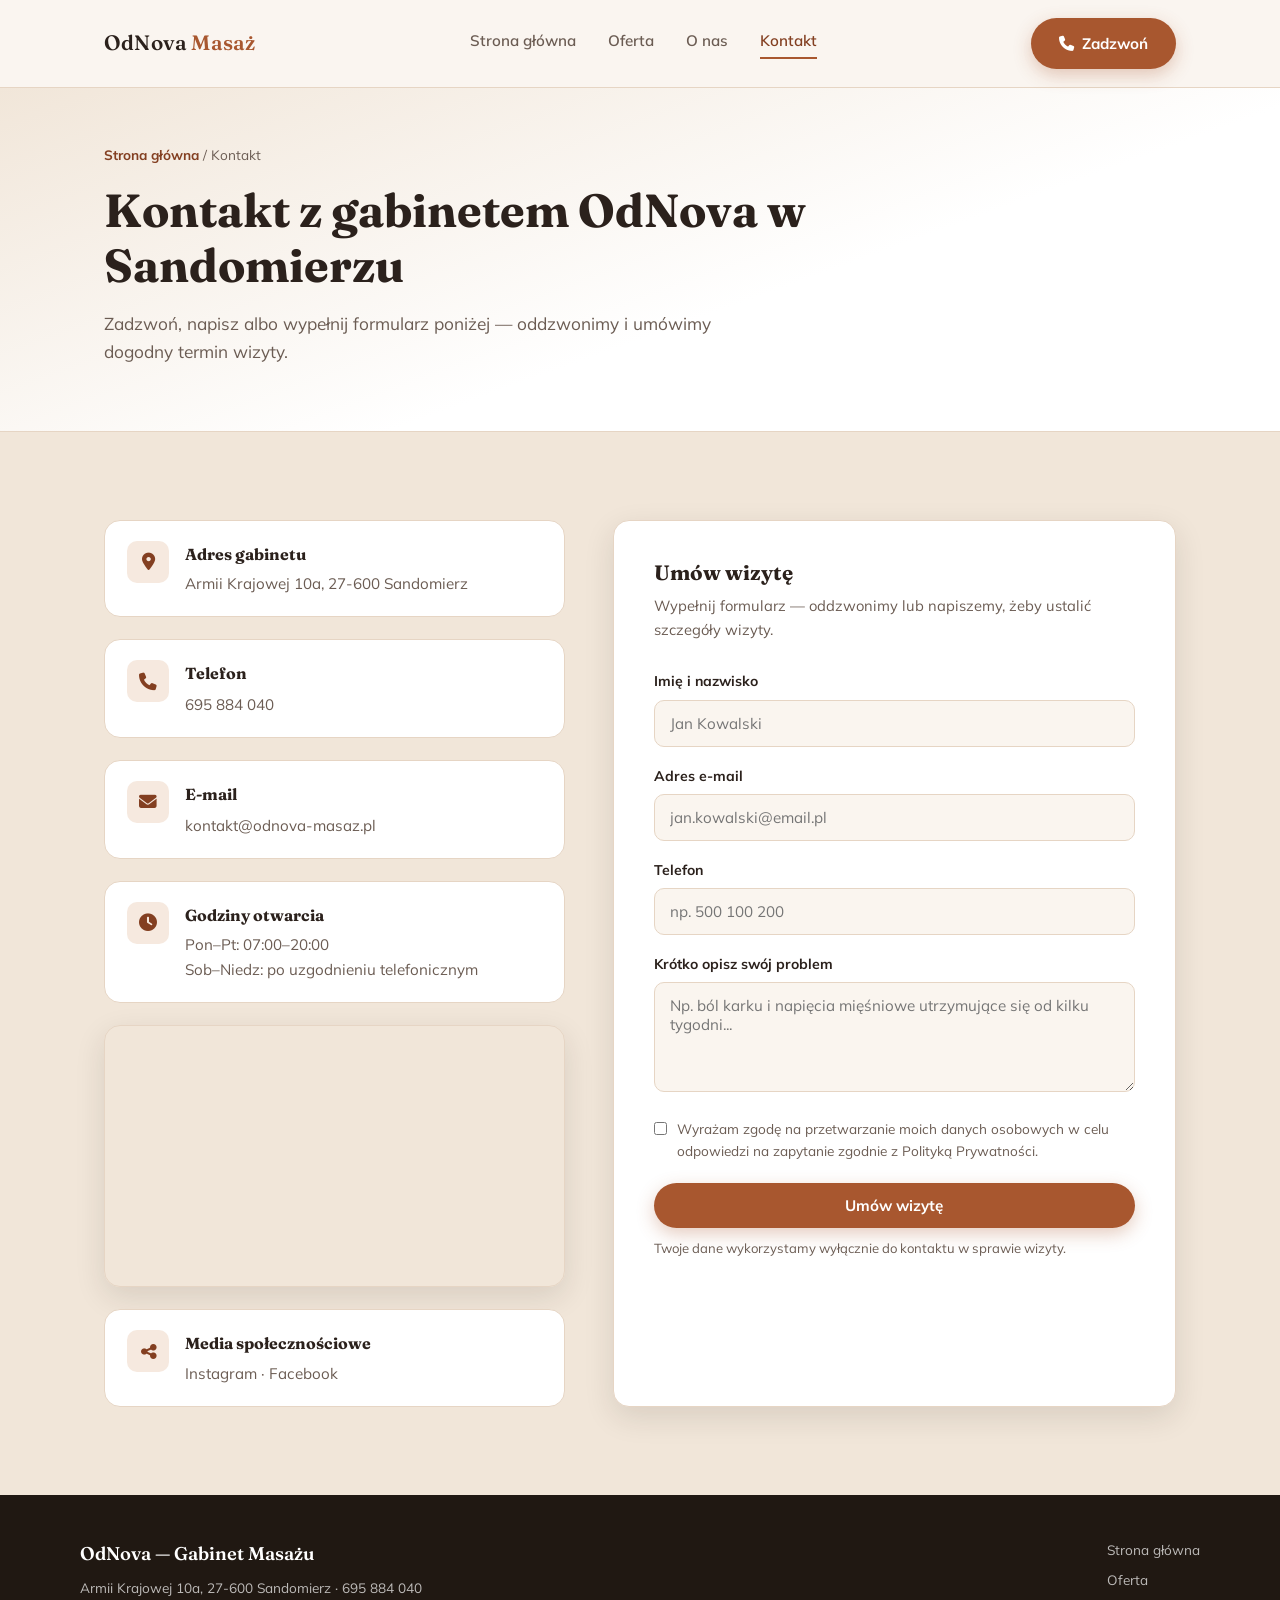
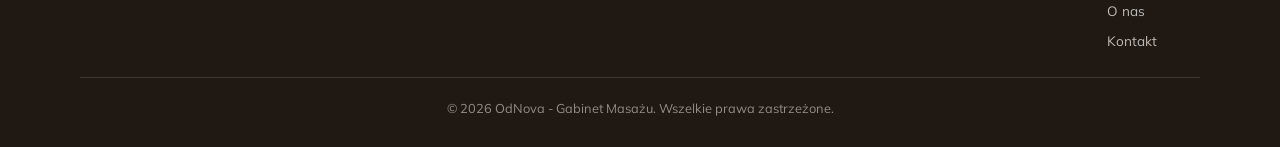
==== kontakt.html @ ad35561d "inicjacja" ====
<!DOCTYPE html>
<html lang="pl">
<head>
<meta charset="UTF-8">
<meta name="viewport" content="width=device-width, initial-scale=1.0">
<title>Kontakt masaż Sandomierz – OdNova Gabinet Masażu</title>
<meta name="description" content="Skontaktuj się z gabinetem OdNova w Sandomierzu. Adres: Armii Krajowej 10a. Telefon: 695 884 040. Umów wizytę telefonicznie lub przez formularz kontaktowy.">
<link rel="canonical" href="https://odnova-masaz.vercel.app/kontakt.html">
<link rel="preconnect" href="https://fonts.googleapis.com">
<link rel="preconnect" href="https://fonts.gstatic.com" crossorigin>
<link href="https://fonts.googleapis.com/css2?family=Fraunces:wght@500;600;700&family=Mulish:wght@400;500;600;700;800&display=swap" rel="stylesheet">
<link rel="stylesheet" href="https://cdnjs.cloudflare.com/ajax/libs/font-awesome/6.5.1/css/all.min.css">
<link rel="stylesheet" href="style.css">
<script type="application/ld+json">
{
  "@context": "https://schema.org",
  "@type": "HealthAndBeautyBusiness",
  "name": "OdNova - Gabinet Masażu",
  "legalName": "Gabinet Masażu ODNOVA Radosław Jurendt",
  "telephone": "+48695884040",
  "address": {
    "@type": "PostalAddress",
    "streetAddress": "Armii Krajowej 10a",
    "addressLocality": "Sandomierz",
    "postalCode": "27-600",
    "addressCountry": "PL"
  },
  "areaServed": "Sandomierz"
}
</script>
</head>
<body>

<header>
  <nav class="nav">
    <a href="index.html" class="logo">OdNova <span>Masaż</span></a>
    <div class="nav-links">
      <a href="index.html">Strona główna</a>
      <a href="oferta.html">Oferta</a>
      <a href="realizacje.html">O nas</a>
      <a href="kontakt.html">Kontakt</a>
    </div>
    <a href="tel:695884040" class="btn btn-primary nav-cta"><i class="fa-solid fa-phone"></i> Zadzwoń</a>
    <button class="burger" id="burgerBtn" aria-label="Otwórz menu">☰</button>
  </nav>
  <div class="mobile-menu" id="mobileMenu">
    <a href="index.html">Strona główna</a>
    <a href="oferta.html">Oferta</a>
    <a href="realizacje.html">O nas</a>
    <a href="kontakt.html">Kontakt</a>
    <a href="tel:695884040" style="border:none; color: var(--terracotta-dark); font-weight:700;">Zadzwoń: 695 884 040</a>
  </div>
</header>

<section class="page-hero">
  <div class="container">
    <div class="breadcrumb"><a href="index.html">Strona główna</a> / Kontakt</div>
    <h1>Kontakt z gabinetem OdNova w Sandomierzu</h1>
    <p class="lead">Zadzwoń, napisz albo wypełnij formularz poniżej — oddzwonimy i umówimy dogodny termin wizyty.</p>
  </div>
</section>

<section class="contact">
  <div class="container">
    <div class="contact-grid">
      <div class="contact-info">
        <div class="contact-item">
          <div class="ico"><i class="fa-solid fa-location-dot"></i></div>
          <div>
            <h4>Adres gabinetu</h4>
            <p>Armii Krajowej 10a, 27-600 Sandomierz</p>
          </div>
        </div>
        <div class="contact-item">
          <div class="ico"><i class="fa-solid fa-phone"></i></div>
          <div>
            <h4>Telefon</h4>
            <a href="tel:695884040">695 884 040</a>
          </div>
        </div>
        <div class="contact-item">
          <div class="ico"><i class="fa-solid fa-envelope"></i></div>
          <div>
            <h4>E-mail</h4>
            <!-- EDIT: brak adresu e-mail w danych źródłowych — podmień na rzeczywisty adres gabinetu -->
            <a href="mailto:kontakt@odnova-masaz.pl">kontakt@odnova-masaz.pl</a>
          </div>
        </div>
        <div class="contact-item">
          <div class="ico"><i class="fa-solid fa-clock"></i></div>
          <div>
            <h4>Godziny otwarcia</h4>
            <!-- EDIT: Booksy pokazywał pełne godziny tylko dla "dzisiaj" (07:00–20:00) — potwierdź z klientem harmonogram dla pozostałych dni tygodnia -->
            <p>Pon–Pt: 07:00–20:00<br>Sob–Niedz: po uzgodnieniu telefonicznym</p>
          </div>
        </div>
        <div class="map-embed">
          <!-- EDIT: podmień na docelowy embed z Google Business gabinetu, jeśli klient go posiada -->
          <iframe
            src="https://www.google.com/maps?q=Armii+Krajowej+10a%2C+27-600+Sandomierz&output=embed"
            loading="lazy"
            referrerpolicy="no-referrer-when-downgrade"
            title="Mapa dojazdu do gabinetu OdNova — Armii Krajowej 10a, Sandomierz">
          </iframe>
        </div>
        <div class="contact-item">
          <div class="ico"><i class="fa-solid fa-share-nodes"></i></div>
          <div>
            <h4>Media społecznościowe</h4>
            <!-- EDIT: podmień na rzeczywiste linki do Instagrama i Facebooka gabinetu -->
            <p><a href="#">Instagram</a> · <a href="#">Facebook</a></p>
          </div>
        </div>
      </div>

      <div class="form-card">
        <h3>Umów wizytę</h3>
        <p class="sub">Wypełnij formularz — oddzwonimy lub napiszemy, żeby ustalić szczegóły wizyty.</p>
        <div class="form-success" id="formSuccess">Dziękujemy! Wiadomość została wysłana — odezwiemy się najszybciej, jak to możliwe.</div>
        <!-- EDIT: podmień PLACEHOLDER na rzeczywisty identyfikator formularza Formspree -->
        <form id="contactForm" action="https://formspree.io/f/PLACEHOLDER" method="POST">
          <div class="field">
            <label for="name">Imię i nazwisko</label>
            <input type="text" id="name" name="name" placeholder="Jan Kowalski" required>
          </div>
          <div class="field">
            <label for="email">Adres e-mail</label>
            <input type="email" id="email" name="email" placeholder="jan.kowalski@email.pl" required>
          </div>
          <div class="field">
            <label for="phone">Telefon</label>
            <input type="tel" id="phone" name="phone" placeholder="np. 500 100 200" required>
          </div>
          <div class="field">
            <label for="message">Krótko opisz swój problem</label>
            <textarea id="message" name="message" placeholder="Np. ból karku i napięcia mięśniowe utrzymujące się od kilku tygodni..."></textarea>
          </div>
          <div class="field-checkbox">
            <input type="checkbox" id="rodo" name="rodo" required>
            <label for="rodo">Wyrażam zgodę na przetwarzanie moich danych osobowych w celu odpowiedzi na zapytanie zgodnie z Polityką Prywatności.</label>
          </div>
          <button type="submit" class="btn btn-primary" style="width:100%; justify-content:center;">Umów wizytę</button>
          <p class="form-note">Twoje dane wykorzystamy wyłącznie do kontaktu w sprawie wizyty.</p>
        </form>
      </div>
    </div>
  </div>
</section>

<footer>
  <div class="footer-inner">
    <div>
      <div class="footer-logo">OdNova — Gabinet Masażu</div>
      <p>Armii Krajowej 10a, 27-600 Sandomierz · 695 884 040</p>
    </div>
    <ul class="footer-links">
      <a href="index.html">Strona główna</a>
      <a href="oferta.html">Oferta</a>
      <a href="realizacje.html">O nas</a>
      <a href="kontakt.html">Kontakt</a>
    </ul>
  </div>
  <div class="footer-bottom">
    © <span id="year"></span> OdNova - Gabinet Masażu. Wszelkie prawa zastrzeżone.
  </div>
</footer>

<script src="main.js"></script>
</body>
</html>
---- style.css ----
:root {
  --ink: #2b211c;
  --ink-soft: #6b5c53;
  --terracotta: #a8572f;
  --terracotta-dark: #833f21;
  --terracotta-light: #f6e9df;
  --cream: #faf5ef;
  --sand: #f1e6d9;
  --gold: #c99a4a;
  --white: #ffffff;
  --border: #e6d5c4;
  --radius: 16px;
  --shadow: 0 10px 30px rgba(43, 33, 28, 0.12);
}

* { box-sizing: border-box; margin: 0; padding: 0; }

html { scroll-behavior: smooth; }

body {
  font-family: 'Mulish', sans-serif;
  color: var(--ink);
  background: var(--white);
  line-height: 1.65;
  font-weight: 400;
  -webkit-font-smoothing: antialiased;
}

h1, h2, h3, .logo {
  font-family: 'Fraunces', serif;
  color: var(--ink);
  line-height: 1.2;
}

a { text-decoration: none; color: inherit; }
img { max-width: 100%; display: block; }
ul { list-style: none; }

.container {
  max-width: 1120px;
  margin: 0 auto;
  padding: 0 24px;
}

section { padding: 88px 0; }

.section-label {
  text-transform: uppercase;
  letter-spacing: 0.14em;
  font-size: 0.78rem;
  font-weight: 700;
  color: var(--terracotta-dark);
  margin-bottom: 14px;
  display: block;
}

.section-title {
  font-size: clamp(1.8rem, 3vw, 2.5rem);
  margin-bottom: 20px;
  max-width: 720px;
}

.section-sub {
  color: var(--ink-soft);
  font-size: 1.05rem;
  max-width: 640px;
  margin-bottom: 48px;
}

/* HEADER / NAV */
header {
  position: sticky;
  top: 0;
  z-index: 100;
  background: rgba(250, 245, 239, 0.92);
  backdrop-filter: blur(8px);
  border-bottom: 1px solid var(--border);
}

.nav {
  display: flex;
  align-items: center;
  justify-content: space-between;
  padding: 18px 24px;
  max-width: 1120px;
  margin: 0 auto;
}

.logo {
  font-size: 1.3rem;
  font-weight: 600;
  letter-spacing: 0.01em;
}
.logo span { color: var(--terracotta); }

.nav-links {
  display: none;
  gap: 32px;
  align-items: center;
  font-size: 0.95rem;
  font-weight: 600;
}
@media (min-width: 900px) {
  .nav-links { display: flex; }
}

.nav-links a {
  color: var(--ink-soft);
  transition: color 0.25s ease;
  padding-bottom: 4px;
  border-bottom: 2px solid transparent;
}
.nav-links a:hover, .nav-links a[aria-current="page"] {
  color: var(--terracotta-dark);
  border-bottom-color: var(--terracotta);
}

.btn {
  display: inline-flex;
  align-items: center;
  gap: 8px;
  padding: 13px 28px;
  border-radius: 50px;
  font-weight: 700;
  font-size: 0.95rem;
  transition: all 0.25s ease;
  cursor: pointer;
  border: none;
  font-family: inherit;
}

.btn-primary {
  background: var(--terracotta);
  color: var(--white);
  box-shadow: 0 6px 18px rgba(168, 87, 47, 0.3);
}
.btn-primary:hover {
  background: var(--terracotta-dark);
  transform: translateY(-2px);
  box-shadow: 0 10px 24px rgba(168, 87, 47, 0.35);
}

.btn-outline {
  background: transparent;
  border: 1.5px solid var(--terracotta);
  color: var(--terracotta-dark);
}
.btn-outline:hover {
  background: var(--terracotta);
  color: var(--white);
}

.nav-cta { display: none; }
@media (min-width: 900px) { .nav-cta { display: inline-flex; } }

.burger {
  display: block;
  background: none;
  border: none;
  font-size: 1.5rem;
  color: var(--terracotta-dark);
  cursor: pointer;
}
@media (min-width: 900px) { .burger { display: none; } }

.mobile-menu {
  display: none;
  flex-direction: column;
  gap: 4px;
  padding: 12px 24px 22px;
  border-top: 1px solid var(--border);
  background: var(--cream);
}
.mobile-menu.open { display: flex; }
.mobile-menu a {
  padding: 12px 0;
  font-weight: 600;
  color: var(--ink-soft);
  border-bottom: 1px solid var(--border);
}
.mobile-menu a[aria-current="page"] { color: var(--terracotta-dark); }
@media (min-width: 900px) { .mobile-menu { display: none !important; } }

/* HERO (strona główna) */
.hero {
  background: linear-gradient(160deg, var(--sand) 0%, var(--white) 60%);
  padding: 72px 0 96px;
  position: relative;
  overflow: hidden;
}

.hero-grid {
  display: grid;
  grid-template-columns: 1fr;
  gap: 48px;
  align-items: center;
}
@media (min-width: 900px) {
  .hero-grid { grid-template-columns: 1.1fr 0.9fr; }
}

.hero-badge {
  display: inline-flex;
  align-items: center;
  gap: 8px;
  background: var(--terracotta-light);
  color: var(--terracotta-dark);
  font-size: 0.85rem;
  font-weight: 700;
  padding: 8px 16px;
  border-radius: 50px;
  margin-bottom: 24px;
}

.hero h1 {
  font-size: clamp(2.2rem, 5vw, 3.4rem);
  margin-bottom: 22px;
  letter-spacing: -0.01em;
}

.hero p.lead {
  font-size: 1.15rem;
  color: var(--ink-soft);
  max-width: 520px;
  margin-bottom: 34px;
}

.hero-actions {
  display: flex;
  flex-wrap: wrap;
  gap: 14px;
  margin-bottom: 36px;
}

.hero-trust {
  display: flex;
  flex-wrap: wrap;
  gap: 28px;
  align-items: center;
  font-size: 0.92rem;
  color: var(--ink-soft);
}
.hero-trust strong { color: var(--terracotta-dark); }
.hero-trust i { color: var(--terracotta); margin-right: 4px; }

.stars { color: var(--gold); letter-spacing: 2px; }

.hero-visual {
  background: var(--ink);
  border-radius: 24px;
  aspect-ratio: 4 / 5;
  position: relative;
  overflow: hidden;
  box-shadow: var(--shadow);
  display: flex;
  align-items: flex-end;
  padding: 32px;
}
.hero-visual-img {
  position: absolute;
  inset: 0;
  width: 100%;
  height: 100%;
  object-fit: cover;
  max-width: none;
}
.hero-visual-overlay {
  position: absolute;
  inset: 0;
  background:
    linear-gradient(0deg, rgba(43,33,28,0.78) 0%, rgba(43,33,28,0.15) 55%, rgba(43,33,28,0.05) 100%),
    radial-gradient(circle at 80% 15%, rgba(201,154,74,0.35), transparent 50%);
}
.hero-visual-text {
  position: relative;
  color: var(--white);
}
.hero-visual-text .big {
  font-family: 'Fraunces', serif;
  font-size: 2.6rem;
  font-weight: 700;
  display: block;
}
.hero-visual-text .label {
  font-size: 0.85rem;
  letter-spacing: 0.08em;
  text-transform: uppercase;
  color: rgba(255,255,255,0.78);
}

/* PAGE HERO (podstrony) */
.page-hero {
  background: linear-gradient(160deg, var(--sand) 0%, var(--white) 60%);
  padding: 56px 0 64px;
  border-bottom: 1px solid var(--border);
}
.breadcrumb {
  font-size: 0.85rem;
  color: var(--ink-soft);
  margin-bottom: 16px;
}
.breadcrumb a {
  color: var(--terracotta-dark);
  font-weight: 700;
}
.breadcrumb a:hover { text-decoration: underline; }
.page-hero h1 {
  font-size: clamp(2rem, 4.2vw, 2.9rem);
  max-width: 760px;
  margin-bottom: 16px;
}
.page-hero p.lead {
  color: var(--ink-soft);
  font-size: 1.08rem;
  max-width: 620px;
}

/* O FIRMIE / ZALETY */
.about { background: var(--white); }

.perks-grid {
  display: grid;
  grid-template-columns: 1fr;
  gap: 24px;
  margin-top: 8px;
}
@media (min-width: 700px) {
  .perks-grid { grid-template-columns: repeat(3, 1fr); }
}
.perk-item {
  background: var(--cream);
  border: 1px solid var(--border);
  border-radius: var(--radius);
  padding: 28px 26px;
}
.perk-icon {
  width: 52px;
  height: 52px;
  border-radius: 12px;
  background: var(--terracotta-light);
  color: var(--terracotta-dark);
  display: flex;
  align-items: center;
  justify-content: center;
  font-size: 1.3rem;
  margin-bottom: 18px;
}
.perk-item h3 { font-size: 1.1rem; margin-bottom: 10px; }
.perk-item p { color: var(--ink-soft); font-size: 0.95rem; }

/* USŁUGI / KARTY */
.services {
  background: var(--cream);
  border-top: 1px solid var(--border);
  border-bottom: 1px solid var(--border);
}

.cards {
  display: grid;
  grid-template-columns: 1fr;
  gap: 24px;
}
@media (min-width: 700px) {
  .cards { grid-template-columns: repeat(3, 1fr); }
}
.cards.cards-4 { grid-template-columns: 1fr; }
@media (min-width: 640px) {
  .cards.cards-4 { grid-template-columns: repeat(2, 1fr); }
}

.card {
  background: var(--white);
  border-radius: var(--radius);
  padding: 32px 28px;
  border: 1px solid var(--border);
  box-shadow: var(--shadow);
  transition: transform 0.25s ease, box-shadow 0.25s ease;
}
.card:hover {
  transform: translateY(-6px);
  box-shadow: 0 16px 36px rgba(43,33,28,0.14);
}

.card-icon {
  width: 52px;
  height: 52px;
  border-radius: 12px;
  background: var(--terracotta-light);
  color: var(--terracotta-dark);
  display: flex;
  align-items: center;
  justify-content: center;
  font-size: 1.4rem;
  margin-bottom: 20px;
}

.card h3 { font-size: 1.2rem; margin-bottom: 12px; }
.card p { color: var(--ink-soft); font-size: 0.96rem; }
.card .price {
  display: inline-block;
  margin-top: 14px;
  font-weight: 700;
  color: var(--terracotta-dark);
  font-family: 'Fraunces', serif;
  font-size: 1.05rem;
}

.teaser-link {
  display: inline-flex;
  align-items: center;
  gap: 6px;
  margin-top: 44px;
  font-weight: 700;
  color: var(--terracotta-dark);
}
.teaser-link:hover { text-decoration: underline; }

/* CENNIK */
.pricing-table {
  width: 100%;
  border-collapse: collapse;
  background: var(--white);
  border: 1px solid var(--border);
  border-radius: var(--radius);
  overflow: hidden;
}
.pricing-table th, .pricing-table td {
  padding: 18px 22px;
  text-align: left;
  border-bottom: 1px solid var(--border);
}
.pricing-table th {
  background: var(--terracotta);
  color: var(--white);
  font-family: 'Fraunces', serif;
  font-weight: 600;
}
.pricing-table td:last-child, .pricing-table th:last-child {
  text-align: right;
  font-weight: 700;
  color: var(--terracotta-dark);
  white-space: nowrap;
}
.pricing-table tr:last-child td { border-bottom: none; }
.pricing-note {
  margin-top: 18px;
  font-size: 0.88rem;
  color: var(--ink-soft);
}

/* FAQ ACCORDION */
.faq { background: var(--white); }
.faq-item {
  border: 1px solid var(--border);
  border-radius: 12px;
  margin-bottom: 14px;
  overflow: hidden;
}
.faq-question {
  width: 100%;
  background: var(--cream);
  border: none;
  padding: 20px 24px;
  font-family: 'Mulish', sans-serif;
  font-weight: 700;
  font-size: 1rem;
  color: var(--ink);
  text-align: left;
  display: flex;
  justify-content: space-between;
  align-items: center;
  cursor: pointer;
  gap: 16px;
}
.faq-question i { color: var(--terracotta); transition: transform 0.25s ease; flex-shrink: 0; }
.faq-item.open .faq-question i { transform: rotate(180deg); }
.faq-answer {
  max-height: 0;
  overflow: hidden;
  transition: max-height 0.3s ease;
  background: var(--white);
}
.faq-answer p {
  padding: 20px 24px;
  color: var(--ink-soft);
  font-size: 0.96rem;
}

/* OPINIE */
.reviews { background: var(--cream); }

.rating-banner {
  display: flex;
  flex-wrap: wrap;
  gap: 24px;
  align-items: center;
  justify-content: center;
  background: var(--ink);
  color: var(--white);
  border-radius: var(--radius);
  padding: 28px 32px;
  margin-bottom: 48px;
  text-align: center;
}
.rating-banner .num {
  font-family: 'Fraunces', serif;
  font-size: 2.4rem;
  font-weight: 700;
}
.rating-banner .stars { color: var(--gold); }
.rating-banner .sub { font-size: 0.9rem; color: rgba(255,255,255,0.8); }

.review-grid {
  display: grid;
  grid-template-columns: 1fr;
  gap: 22px;
}
@media (min-width: 780px) {
  .review-grid { grid-template-columns: repeat(3, 1fr); }
}
.review {
  background: var(--white);
  border: 1px solid var(--border);
  border-radius: var(--radius);
  padding: 28px;
}
.review .stars { display: block; margin-bottom: 14px; }
.review p { color: var(--ink); font-size: 0.98rem; margin-bottom: 18px; }
.review .author { font-weight: 700; font-size: 0.9rem; color: var(--terracotta-dark); }
.review .when { font-size: 0.82rem; color: var(--ink-soft); }

/* CTA STRIP */
.cta-strip {
  background: var(--ink);
  color: var(--white);
  text-align: center;
  padding: 64px 24px;
}
.cta-strip h2 { color: var(--white); font-size: clamp(1.6rem, 3.4vw, 2.2rem); margin-bottom: 16px; }
.cta-strip p { color: rgba(255,255,255,0.82); max-width: 520px; margin: 0 auto 30px; }
.cta-strip .btn-primary { background: var(--terracotta); box-shadow: none; }
.cta-strip .btn-primary:hover { background: var(--terracotta-dark); transform: translateY(-2px); }

/* HISTORIA / TIMELINE */
.timeline {
  margin-top: 8px;
  display: grid;
  gap: 28px;
}
.timeline-item {
  display: grid;
  grid-template-columns: 90px 1fr;
  gap: 24px;
  align-items: start;
}
.timeline-item .year {
  font-family: 'Fraunces', serif;
  font-weight: 700;
  font-size: 1.2rem;
  color: var(--terracotta-dark);
}
.timeline-item p { color: var(--ink-soft); }

/* GALERIA */
.gallery-grid {
  display: grid;
  grid-template-columns: 1fr;
  gap: 20px;
}
@media (min-width: 600px) { .gallery-grid { grid-template-columns: repeat(2, 1fr); } }
@media (min-width: 900px) { .gallery-grid { grid-template-columns: repeat(3, 1fr); } }
.gallery-placeholder {
  aspect-ratio: 4/3;
  background: linear-gradient(135deg, var(--sand), var(--border));
  border-radius: var(--radius);
  display: flex;
  align-items: center;
  justify-content: center;
  color: var(--ink-soft);
  font-weight: 600;
  font-size: 0.95rem;
  border: 1px dashed var(--terracotta);
}

/* LICZBY / STATYSTYKI */
.stats-grid {
  display: grid;
  grid-template-columns: repeat(2, 1fr);
  gap: 24px;
  text-align: center;
}
@media (min-width: 700px) { .stats-grid { grid-template-columns: repeat(4, 1fr); } }
.stat-item .num {
  font-family: 'Fraunces', serif;
  font-size: 2.4rem;
  font-weight: 700;
  color: var(--terracotta-dark);
  display: block;
}
.stat-item .label {
  font-size: 0.9rem;
  color: var(--ink-soft);
  margin-top: 6px;
}

/* ZESPÓŁ */
.team-grid {
  display: grid;
  grid-template-columns: 1fr;
  gap: 24px;
}
@media (min-width: 640px) { .team-grid { grid-template-columns: repeat(2, 1fr); } }
.team-card {
  background: var(--cream);
  border: 1px solid var(--border);
  border-radius: var(--radius);
  padding: 28px;
  text-align: center;
}
.team-photo {
  width: 120px;
  height: 120px;
  border-radius: 50%;
  background: linear-gradient(135deg, var(--sand), var(--border));
  margin: 0 auto 18px;
  display: flex;
  align-items: center;
  justify-content: center;
  color: var(--terracotta-dark);
  font-size: 2rem;
  border: 1px dashed var(--terracotta);
}
.team-card h3 { margin-bottom: 4px; }
.team-card .role { color: var(--terracotta-dark); font-weight: 700; font-size: 0.9rem; margin-bottom: 10px; }
.team-card p.bio { color: var(--ink-soft); font-size: 0.92rem; }

/* KONTAKT */
.contact { background: var(--sand); }

.contact-grid {
  display: grid;
  grid-template-columns: 1fr;
  gap: 48px;
}
@media (min-width: 900px) {
  .contact-grid { grid-template-columns: 0.9fr 1.1fr; }
}

.contact-info { display: flex; flex-direction: column; gap: 22px; }
.contact-item {
  display: flex;
  gap: 16px;
  align-items: flex-start;
  background: var(--white);
  border: 1px solid var(--border);
  border-radius: var(--radius);
  padding: 20px 22px;
}
.contact-item .ico {
  width: 42px;
  height: 42px;
  border-radius: 10px;
  background: var(--terracotta-light);
  color: var(--terracotta-dark);
  display: flex;
  align-items: center;
  justify-content: center;
  flex-shrink: 0;
  font-size: 1.1rem;
}
.contact-item h4 { font-family: 'Fraunces', serif; color: var(--ink); font-size: 1rem; margin-bottom: 4px; }
.contact-item p, .contact-item a { color: var(--ink-soft); font-size: 0.95rem; }
.contact-item a:hover { color: var(--terracotta-dark); }

.map-embed {
  border-radius: var(--radius);
  overflow: hidden;
  border: 1px solid var(--border);
  box-shadow: var(--shadow);
}
.map-embed iframe { width: 100%; height: 260px; border: 0; display: block; }

.form-card {
  background: var(--white);
  border-radius: var(--radius);
  padding: 40px;
  border: 1px solid var(--border);
  box-shadow: var(--shadow);
}
.form-card h3 { font-size: 1.3rem; margin-bottom: 8px; }
.form-card .sub { color: var(--ink-soft); font-size: 0.92rem; margin-bottom: 28px; }

.field { margin-bottom: 18px; }
.field label { display: block; font-size: 0.88rem; font-weight: 700; color: var(--ink); margin-bottom: 6px; }
.field input, .field textarea {
  width: 100%;
  padding: 13px 15px;
  border-radius: 10px;
  border: 1.5px solid var(--border);
  font-family: inherit;
  font-size: 0.95rem;
  color: var(--ink);
  background: var(--cream);
  transition: border-color 0.2s ease;
}
.field input:focus, .field textarea:focus { outline: none; border-color: var(--terracotta); }
.field textarea { resize: vertical; min-height: 110px; }

.field-checkbox {
  display: flex;
  gap: 10px;
  align-items: flex-start;
  margin-bottom: 20px;
  font-size: 0.85rem;
  color: var(--ink-soft);
}
.field-checkbox input { margin-top: 4px; flex-shrink: 0; }

.form-note { font-size: 0.82rem; color: var(--ink-soft); margin-top: 10px; }

.form-success {
  display: none;
  background: var(--terracotta-light);
  color: var(--terracotta-dark);
  border-radius: 10px;
  padding: 14px 16px;
  font-size: 0.9rem;
  font-weight: 700;
  margin-bottom: 18px;
}
.form-success.show { display: block; }

/* FOOTER */
footer {
  background: #201812;
  color: rgba(255,255,255,0.7);
  padding: 44px 24px 28px;
}
.footer-inner {
  max-width: 1120px;
  margin: 0 auto;
  display: flex;
  flex-wrap: wrap;
  justify-content: space-between;
  gap: 20px;
  align-items: flex-start;
}
.footer-logo { font-family: 'Fraunces', serif; color: var(--white); font-size: 1.15rem; font-weight: 600; margin-bottom: 8px; }
.footer-inner p { font-size: 0.85rem; }
.footer-links { display: flex; flex-direction: column; gap: 8px; font-size: 0.85rem; }
.footer-links a:hover { color: var(--white); }
.footer-bottom {
  max-width: 1120px;
  margin: 24px auto 0;
  padding-top: 20px;
  border-top: 1px solid rgba(255,255,255,0.12);
  font-size: 0.8rem;
  text-align: center;
  color: rgba(255,255,255,0.5);
}
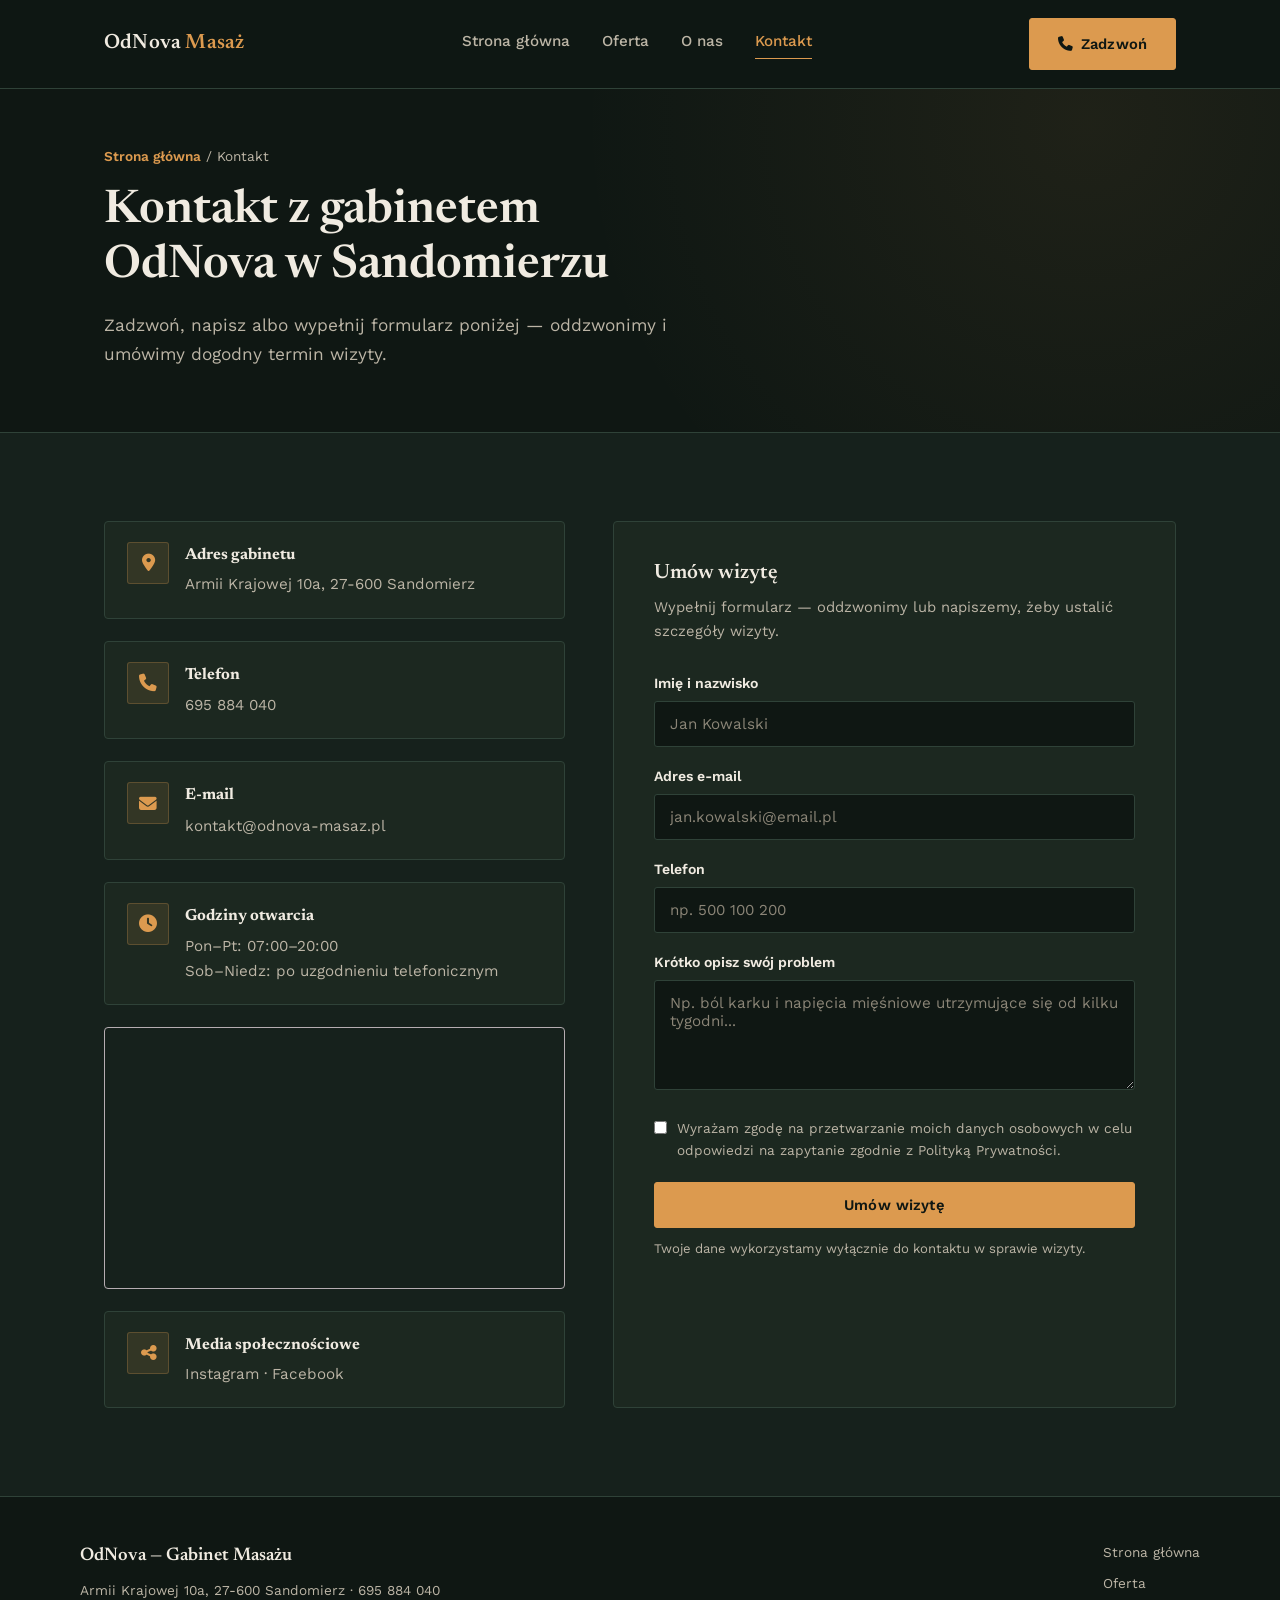
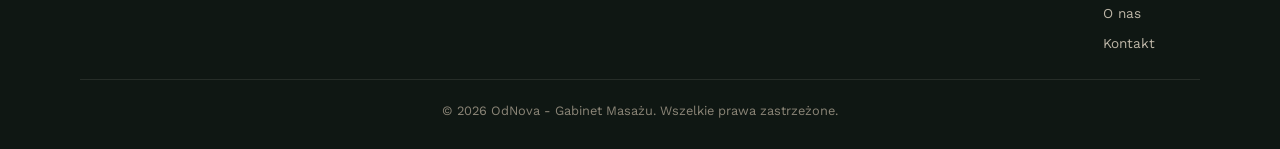
==== commit 0958068b: "zmiana designe" ====
--- a/kontakt.html
+++ b/kontakt.html
@@ -8,7 +8,7 @@
 <link rel="canonical" href="https://odnova-masaz.vercel.app/kontakt.html">
 <link rel="preconnect" href="https://fonts.googleapis.com">
 <link rel="preconnect" href="https://fonts.gstatic.com" crossorigin>
-<link href="https://fonts.googleapis.com/css2?family=Fraunces:wght@500;600;700&family=Mulish:wght@400;500;600;700;800&display=swap" rel="stylesheet">
+<link href="https://fonts.googleapis.com/css2?family=Newsreader:opsz,wght@6..72,400;6..72,500;6..72,600;6..72,700&family=Work+Sans:wght@400;500;600;700;800&display=swap" rel="stylesheet">
 <link rel="stylesheet" href="https://cdnjs.cloudflare.com/ajax/libs/font-awesome/6.5.1/css/all.min.css">
 <link rel="stylesheet" href="style.css">
 <script type="application/ld+json">
@@ -48,7 +48,7 @@
     <a href="oferta.html">Oferta</a>
     <a href="realizacje.html">O nas</a>
     <a href="kontakt.html">Kontakt</a>
-    <a href="tel:695884040" style="border:none; color: var(--terracotta-dark); font-weight:700;">Zadzwoń: 695 884 040</a>
+    <a href="tel:695884040" style="border:none; color: var(--amber); font-weight:700;">Zadzwoń: 695 884 040</a>
   </div>
 </header>
 
--- a/style.css
+++ b/style.css
@@ -1,16 +1,20 @@
 :root {
-  --ink: #2b211c;
-  --ink-soft: #6b5c53;
-  --terracotta: #a8572f;
-  --terracotta-dark: #833f21;
-  --terracotta-light: #f6e9df;
-  --cream: #faf5ef;
-  --sand: #f1e6d9;
-  --gold: #c99a4a;
+  --pine-900: #0f1713;
+  --pine-800: #16211c;
+  --pine-700: #1c2820;
+  --pine-600: #24352b;
+  --line: #2f4238;
+  --line-soft: rgba(240, 235, 225, 0.1);
+  --amber: #dc9a4f;
+  --amber-dark: #c17f38;
+  --amber-light: rgba(220, 154, 79, 0.12);
+  --bone: #f0ebe1;
+  --bone-soft: #bcb5a6;
+  --stone: #8b8577;
   --white: #ffffff;
-  --border: #e6d5c4;
-  --radius: 16px;
-  --shadow: 0 10px 30px rgba(43, 33, 28, 0.12);
+  --radius: 3px;
+  --radius-lg: 4px;
+  --shadow: 0 22px 44px rgba(4, 7, 5, 0.45);
 }
 
 * { box-sizing: border-box; margin: 0; padding: 0; }
@@ -18,18 +22,19 @@
 html { scroll-behavior: smooth; }
 
 body {
-  font-family: 'Mulish', sans-serif;
-  color: var(--ink);
-  background: var(--white);
+  font-family: 'Work Sans', sans-serif;
+  color: var(--bone);
+  background: var(--pine-800);
   line-height: 1.65;
   font-weight: 400;
   -webkit-font-smoothing: antialiased;
 }
 
 h1, h2, h3, .logo {
-  font-family: 'Fraunces', serif;
-  color: var(--ink);
+  font-family: 'Newsreader', serif;
+  color: var(--bone);
   line-height: 1.2;
+  font-weight: 600;
 }
 
 a { text-decoration: none; color: inherit; }
@@ -46,10 +51,10 @@
 
 .section-label {
   text-transform: uppercase;
-  letter-spacing: 0.14em;
-  font-size: 0.78rem;
-  font-weight: 700;
-  color: var(--terracotta-dark);
+  letter-spacing: 0.16em;
+  font-size: 0.76rem;
+  font-weight: 600;
+  color: var(--amber);
   margin-bottom: 14px;
   display: block;
 }
@@ -58,10 +63,11 @@
   font-size: clamp(1.8rem, 3vw, 2.5rem);
   margin-bottom: 20px;
   max-width: 720px;
+  text-wrap: balance;
 }
 
 .section-sub {
-  color: var(--ink-soft);
+  color: var(--bone-soft);
   font-size: 1.05rem;
   max-width: 640px;
   margin-bottom: 48px;
@@ -72,9 +78,9 @@
   position: sticky;
   top: 0;
   z-index: 100;
-  background: rgba(250, 245, 239, 0.92);
+  background: rgba(15, 23, 19, 0.92);
   backdrop-filter: blur(8px);
-  border-bottom: 1px solid var(--border);
+  border-bottom: 1px solid var(--line);
 }
 
 .nav {
@@ -91,28 +97,28 @@
   font-weight: 600;
   letter-spacing: 0.01em;
 }
-.logo span { color: var(--terracotta); }
+.logo span { color: var(--amber); }
 
 .nav-links {
   display: none;
   gap: 32px;
   align-items: center;
   font-size: 0.95rem;
-  font-weight: 600;
+  font-weight: 500;
 }
 @media (min-width: 900px) {
   .nav-links { display: flex; }
 }
 
 .nav-links a {
-  color: var(--ink-soft);
+  color: var(--bone-soft);
   transition: color 0.25s ease;
   padding-bottom: 4px;
-  border-bottom: 2px solid transparent;
+  border-bottom: 1px solid transparent;
 }
 .nav-links a:hover, .nav-links a[aria-current="page"] {
-  color: var(--terracotta-dark);
-  border-bottom-color: var(--terracotta);
+  color: var(--amber);
+  border-bottom-color: var(--amber);
 }
 
 .btn {
@@ -120,34 +126,35 @@
   align-items: center;
   gap: 8px;
   padding: 13px 28px;
-  border-radius: 50px;
-  font-weight: 700;
-  font-size: 0.95rem;
+  border-radius: var(--radius);
+  font-weight: 600;
+  font-size: 0.92rem;
+  letter-spacing: 0.01em;
   transition: all 0.25s ease;
   cursor: pointer;
-  border: none;
+  border: 1px solid transparent;
   font-family: inherit;
 }
 
 .btn-primary {
-  background: var(--terracotta);
-  color: var(--white);
-  box-shadow: 0 6px 18px rgba(168, 87, 47, 0.3);
+  background: var(--amber);
+  color: var(--pine-900);
+  border-color: var(--amber);
 }
 .btn-primary:hover {
-  background: var(--terracotta-dark);
+  background: var(--amber-dark);
+  border-color: var(--amber-dark);
   transform: translateY(-2px);
-  box-shadow: 0 10px 24px rgba(168, 87, 47, 0.35);
 }
 
 .btn-outline {
   background: transparent;
-  border: 1.5px solid var(--terracotta);
-  color: var(--terracotta-dark);
+  border: 1px solid var(--amber);
+  color: var(--amber);
 }
 .btn-outline:hover {
-  background: var(--terracotta);
-  color: var(--white);
+  background: var(--amber);
+  color: var(--pine-900);
 }
 
 .nav-cta { display: none; }
@@ -158,7 +165,7 @@
   background: none;
   border: none;
   font-size: 1.5rem;
-  color: var(--terracotta-dark);
+  color: var(--amber);
   cursor: pointer;
 }
 @media (min-width: 900px) { .burger { display: none; } }
@@ -168,25 +175,28 @@
   flex-direction: column;
   gap: 4px;
   padding: 12px 24px 22px;
-  border-top: 1px solid var(--border);
-  background: var(--cream);
+  border-top: 1px solid var(--line);
+  background: var(--pine-700);
 }
 .mobile-menu.open { display: flex; }
 .mobile-menu a {
   padding: 12px 0;
-  font-weight: 600;
-  color: var(--ink-soft);
-  border-bottom: 1px solid var(--border);
-}
-.mobile-menu a[aria-current="page"] { color: var(--terracotta-dark); }
+  font-weight: 500;
+  color: var(--bone-soft);
+  border-bottom: 1px solid var(--line);
+}
+.mobile-menu a[aria-current="page"] { color: var(--amber); }
 @media (min-width: 900px) { .mobile-menu { display: none !important; } }
 
 /* HERO (strona główna) */
 .hero {
-  background: linear-gradient(160deg, var(--sand) 0%, var(--white) 60%);
+  background:
+    radial-gradient(circle at 85% 10%, rgba(220, 154, 79, 0.08), transparent 45%),
+    var(--pine-900);
   padding: 72px 0 96px;
   position: relative;
   overflow: hidden;
+  border-bottom: 1px solid var(--line);
 }
 
 .hero-grid {
@@ -203,12 +213,14 @@
   display: inline-flex;
   align-items: center;
   gap: 8px;
-  background: var(--terracotta-light);
-  color: var(--terracotta-dark);
-  font-size: 0.85rem;
-  font-weight: 700;
+  background: var(--amber-light);
+  color: var(--amber);
+  font-size: 0.82rem;
+  font-weight: 600;
+  letter-spacing: 0.01em;
   padding: 8px 16px;
-  border-radius: 50px;
+  border-radius: var(--radius);
+  border: 1px solid rgba(220, 154, 79, 0.25);
   margin-bottom: 24px;
 }
 
@@ -216,11 +228,12 @@
   font-size: clamp(2.2rem, 5vw, 3.4rem);
   margin-bottom: 22px;
   letter-spacing: -0.01em;
+  text-wrap: balance;
 }
 
 .hero p.lead {
   font-size: 1.15rem;
-  color: var(--ink-soft);
+  color: var(--bone-soft);
   max-width: 520px;
   margin-bottom: 34px;
 }
@@ -238,20 +251,21 @@
   gap: 28px;
   align-items: center;
   font-size: 0.92rem;
-  color: var(--ink-soft);
-}
-.hero-trust strong { color: var(--terracotta-dark); }
-.hero-trust i { color: var(--terracotta); margin-right: 4px; }
-
-.stars { color: var(--gold); letter-spacing: 2px; }
+  color: var(--bone-soft);
+}
+.hero-trust strong { color: var(--amber); }
+.hero-trust i { color: var(--amber); margin-right: 4px; }
+
+.stars { color: var(--amber); letter-spacing: 2px; }
 
 .hero-visual {
-  background: var(--ink);
-  border-radius: 24px;
+  background: var(--pine-900);
+  border-radius: var(--radius-lg);
   aspect-ratio: 4 / 5;
   position: relative;
   overflow: hidden;
   box-shadow: var(--shadow);
+  border: 1px solid var(--line);
   display: flex;
   align-items: flex-end;
   padding: 32px;
@@ -263,60 +277,65 @@
   height: 100%;
   object-fit: cover;
   max-width: none;
+  filter: saturate(0.85) brightness(0.85);
 }
 .hero-visual-overlay {
   position: absolute;
   inset: 0;
   background:
-    linear-gradient(0deg, rgba(43,33,28,0.78) 0%, rgba(43,33,28,0.15) 55%, rgba(43,33,28,0.05) 100%),
-    radial-gradient(circle at 80% 15%, rgba(201,154,74,0.35), transparent 50%);
+    linear-gradient(0deg, rgba(15,23,19,0.9) 0%, rgba(15,23,19,0.25) 55%, rgba(15,23,19,0.05) 100%),
+    radial-gradient(circle at 80% 15%, rgba(220,154,79,0.28), transparent 50%);
 }
 .hero-visual-text {
   position: relative;
-  color: var(--white);
+  color: var(--bone);
 }
 .hero-visual-text .big {
-  font-family: 'Fraunces', serif;
+  font-family: 'Newsreader', serif;
   font-size: 2.6rem;
-  font-weight: 700;
+  font-weight: 600;
   display: block;
+  color: var(--amber);
 }
 .hero-visual-text .label {
   font-size: 0.85rem;
   letter-spacing: 0.08em;
   text-transform: uppercase;
-  color: rgba(255,255,255,0.78);
+  color: rgba(240,235,225,0.75);
 }
 
 /* PAGE HERO (podstrony) */
 .page-hero {
-  background: linear-gradient(160deg, var(--sand) 0%, var(--white) 60%);
+  background:
+    radial-gradient(circle at 85% 10%, rgba(220, 154, 79, 0.08), transparent 45%),
+    var(--pine-900);
   padding: 56px 0 64px;
-  border-bottom: 1px solid var(--border);
+  border-bottom: 1px solid var(--line);
 }
 .breadcrumb {
   font-size: 0.85rem;
-  color: var(--ink-soft);
+  color: var(--bone-soft);
   margin-bottom: 16px;
 }
 .breadcrumb a {
-  color: var(--terracotta-dark);
-  font-weight: 700;
+  color: var(--amber);
+  font-weight: 600;
 }
 .breadcrumb a:hover { text-decoration: underline; }
 .page-hero h1 {
   font-size: clamp(2rem, 4.2vw, 2.9rem);
   max-width: 760px;
   margin-bottom: 16px;
+  text-wrap: balance;
 }
 .page-hero p.lead {
-  color: var(--ink-soft);
+  color: var(--bone-soft);
   font-size: 1.08rem;
   max-width: 620px;
 }
 
 /* O FIRMIE / ZALETY */
-.about { background: var(--white); }
+.about { background: var(--pine-800); }
 
 .perks-grid {
   display: grid;
@@ -328,31 +347,32 @@
   .perks-grid { grid-template-columns: repeat(3, 1fr); }
 }
 .perk-item {
-  background: var(--cream);
-  border: 1px solid var(--border);
+  background: var(--pine-700);
+  border: 1px solid var(--line);
+  border-radius: var(--radius-lg);
+  padding: 28px 26px;
+}
+.perk-icon {
+  width: 48px;
+  height: 48px;
   border-radius: var(--radius);
-  padding: 28px 26px;
-}
-.perk-icon {
-  width: 52px;
-  height: 52px;
-  border-radius: 12px;
-  background: var(--terracotta-light);
-  color: var(--terracotta-dark);
+  background: var(--amber-light);
+  color: var(--amber);
   display: flex;
   align-items: center;
   justify-content: center;
-  font-size: 1.3rem;
+  font-size: 1.2rem;
   margin-bottom: 18px;
+  border: 1px solid rgba(220, 154, 79, 0.25);
 }
 .perk-item h3 { font-size: 1.1rem; margin-bottom: 10px; }
-.perk-item p { color: var(--ink-soft); font-size: 0.95rem; }
+.perk-item p { color: var(--bone-soft); font-size: 0.95rem; }
 
 /* USŁUGI / KARTY */
 .services {
-  background: var(--cream);
-  border-top: 1px solid var(--border);
-  border-bottom: 1px solid var(--border);
+  background: var(--pine-900);
+  border-top: 1px solid var(--line);
+  border-bottom: 1px solid var(--line);
 }
 
 .cards {
@@ -369,39 +389,42 @@
 }
 
 .card {
-  background: var(--white);
+  background: var(--pine-700);
+  border-radius: var(--radius-lg);
+  padding: 32px 28px;
+  border: 1px solid var(--line);
+  transition: transform 0.25s ease, border-color 0.25s ease;
+}
+.card:hover {
+  transform: translateY(-4px);
+  border-color: var(--amber);
+}
+
+.card-icon {
+  width: 48px;
+  height: 48px;
   border-radius: var(--radius);
-  padding: 32px 28px;
-  border: 1px solid var(--border);
-  box-shadow: var(--shadow);
-  transition: transform 0.25s ease, box-shadow 0.25s ease;
-}
-.card:hover {
-  transform: translateY(-6px);
-  box-shadow: 0 16px 36px rgba(43,33,28,0.14);
-}
-
-.card-icon {
-  width: 52px;
-  height: 52px;
-  border-radius: 12px;
-  background: var(--terracotta-light);
-  color: var(--terracotta-dark);
+  background: var(--amber-light);
+  color: var(--amber);
   display: flex;
   align-items: center;
   justify-content: center;
-  font-size: 1.4rem;
+  font-size: 1.25rem;
   margin-bottom: 20px;
+  border: 1px solid rgba(220, 154, 79, 0.25);
 }
 
 .card h3 { font-size: 1.2rem; margin-bottom: 12px; }
-.card p { color: var(--ink-soft); font-size: 0.96rem; }
+.card p { color: var(--bone-soft); font-size: 0.96rem; }
 .card .price {
   display: inline-block;
   margin-top: 14px;
-  font-weight: 700;
-  color: var(--terracotta-dark);
-  font-family: 'Fraunces', serif;
+  padding-top: 14px;
+  border-top: 1px solid var(--line);
+  width: 100%;
+  font-weight: 600;
+  color: var(--amber);
+  font-family: 'Newsreader', serif;
   font-size: 1.05rem;
 }
 
@@ -410,8 +433,8 @@
   align-items: center;
   gap: 6px;
   margin-top: 44px;
-  font-weight: 700;
-  color: var(--terracotta-dark);
+  font-weight: 600;
+  color: var(--amber);
 }
 .teaser-link:hover { text-decoration: underline; }
 
@@ -419,52 +442,52 @@
 .pricing-table {
   width: 100%;
   border-collapse: collapse;
-  background: var(--white);
-  border: 1px solid var(--border);
-  border-radius: var(--radius);
+  background: var(--pine-700);
+  border: 1px solid var(--line);
+  border-radius: var(--radius-lg);
   overflow: hidden;
 }
 .pricing-table th, .pricing-table td {
   padding: 18px 22px;
   text-align: left;
-  border-bottom: 1px solid var(--border);
+  border-bottom: 1px solid var(--line);
 }
 .pricing-table th {
-  background: var(--terracotta);
-  color: var(--white);
-  font-family: 'Fraunces', serif;
+  background: var(--pine-900);
+  color: var(--amber);
+  font-family: 'Newsreader', serif;
   font-weight: 600;
 }
 .pricing-table td:last-child, .pricing-table th:last-child {
   text-align: right;
-  font-weight: 700;
-  color: var(--terracotta-dark);
+  font-weight: 600;
+  color: var(--amber);
   white-space: nowrap;
 }
 .pricing-table tr:last-child td { border-bottom: none; }
 .pricing-note {
   margin-top: 18px;
   font-size: 0.88rem;
-  color: var(--ink-soft);
+  color: var(--bone-soft);
 }
 
 /* FAQ ACCORDION */
-.faq { background: var(--white); }
+.faq { background: var(--pine-800); }
 .faq-item {
-  border: 1px solid var(--border);
-  border-radius: 12px;
+  border: 1px solid var(--line);
+  border-radius: var(--radius-lg);
   margin-bottom: 14px;
   overflow: hidden;
 }
 .faq-question {
   width: 100%;
-  background: var(--cream);
+  background: var(--pine-700);
   border: none;
   padding: 20px 24px;
-  font-family: 'Mulish', sans-serif;
-  font-weight: 700;
+  font-family: 'Work Sans', sans-serif;
+  font-weight: 600;
   font-size: 1rem;
-  color: var(--ink);
+  color: var(--bone);
   text-align: left;
   display: flex;
   justify-content: space-between;
@@ -472,22 +495,22 @@
   cursor: pointer;
   gap: 16px;
 }
-.faq-question i { color: var(--terracotta); transition: transform 0.25s ease; flex-shrink: 0; }
+.faq-question i { color: var(--amber); transition: transform 0.25s ease; flex-shrink: 0; }
 .faq-item.open .faq-question i { transform: rotate(180deg); }
 .faq-answer {
   max-height: 0;
   overflow: hidden;
   transition: max-height 0.3s ease;
-  background: var(--white);
+  background: var(--pine-800);
 }
 .faq-answer p {
   padding: 20px 24px;
-  color: var(--ink-soft);
+  color: var(--bone-soft);
   font-size: 0.96rem;
 }
 
 /* OPINIE */
-.reviews { background: var(--cream); }
+.reviews { background: var(--pine-900); }
 
 .rating-banner {
   display: flex;
@@ -495,20 +518,22 @@
   gap: 24px;
   align-items: center;
   justify-content: center;
-  background: var(--ink);
-  color: var(--white);
-  border-radius: var(--radius);
+  background: var(--pine-700);
+  color: var(--bone);
+  border: 1px solid var(--line);
+  border-radius: var(--radius-lg);
   padding: 28px 32px;
   margin-bottom: 48px;
   text-align: center;
 }
 .rating-banner .num {
-  font-family: 'Fraunces', serif;
+  font-family: 'Newsreader', serif;
   font-size: 2.4rem;
-  font-weight: 700;
-}
-.rating-banner .stars { color: var(--gold); }
-.rating-banner .sub { font-size: 0.9rem; color: rgba(255,255,255,0.8); }
+  font-weight: 600;
+  color: var(--amber);
+}
+.rating-banner .stars { color: var(--amber); }
+.rating-banner .sub { font-size: 0.9rem; color: var(--bone-soft); }
 
 .review-grid {
   display: grid;
@@ -519,27 +544,26 @@
   .review-grid { grid-template-columns: repeat(3, 1fr); }
 }
 .review {
-  background: var(--white);
-  border: 1px solid var(--border);
-  border-radius: var(--radius);
+  background: var(--pine-700);
+  border: 1px solid var(--line);
+  border-radius: var(--radius-lg);
   padding: 28px;
 }
 .review .stars { display: block; margin-bottom: 14px; }
-.review p { color: var(--ink); font-size: 0.98rem; margin-bottom: 18px; }
-.review .author { font-weight: 700; font-size: 0.9rem; color: var(--terracotta-dark); }
-.review .when { font-size: 0.82rem; color: var(--ink-soft); }
+.review p { color: var(--bone); font-size: 0.98rem; margin-bottom: 18px; }
+.review .author { font-weight: 600; font-size: 0.9rem; color: var(--amber); }
+.review .when { font-size: 0.82rem; color: var(--bone-soft); }
 
 /* CTA STRIP */
 .cta-strip {
-  background: var(--ink);
-  color: var(--white);
+  background: var(--pine-900);
+  color: var(--bone);
   text-align: center;
   padding: 64px 24px;
-}
-.cta-strip h2 { color: var(--white); font-size: clamp(1.6rem, 3.4vw, 2.2rem); margin-bottom: 16px; }
-.cta-strip p { color: rgba(255,255,255,0.82); max-width: 520px; margin: 0 auto 30px; }
-.cta-strip .btn-primary { background: var(--terracotta); box-shadow: none; }
-.cta-strip .btn-primary:hover { background: var(--terracotta-dark); transform: translateY(-2px); }
+  border-top: 1px solid var(--line);
+}
+.cta-strip h2 { color: var(--bone); font-size: clamp(1.6rem, 3.4vw, 2.2rem); margin-bottom: 16px; text-wrap: balance; }
+.cta-strip p { color: var(--bone-soft); max-width: 520px; margin: 0 auto 30px; }
 
 /* HISTORIA / TIMELINE */
 .timeline {
@@ -554,12 +578,12 @@
   align-items: start;
 }
 .timeline-item .year {
-  font-family: 'Fraunces', serif;
-  font-weight: 700;
+  font-family: 'Newsreader', serif;
+  font-weight: 600;
   font-size: 1.2rem;
-  color: var(--terracotta-dark);
-}
-.timeline-item p { color: var(--ink-soft); }
+  color: var(--amber);
+}
+.timeline-item p { color: var(--bone-soft); }
 
 /* GALERIA */
 .gallery-grid {
@@ -571,15 +595,17 @@
 @media (min-width: 900px) { .gallery-grid { grid-template-columns: repeat(3, 1fr); } }
 .gallery-placeholder {
   aspect-ratio: 4/3;
-  background: linear-gradient(135deg, var(--sand), var(--border));
-  border-radius: var(--radius);
+  background: var(--pine-700);
+  border-radius: var(--radius-lg);
   display: flex;
   align-items: center;
   justify-content: center;
-  color: var(--ink-soft);
-  font-weight: 600;
+  color: var(--bone-soft);
+  font-weight: 500;
   font-size: 0.95rem;
-  border: 1px dashed var(--terracotta);
+  border: 1px dashed var(--amber);
+  text-align: center;
+  padding: 12px;
 }
 
 /* LICZBY / STATYSTYKI */
@@ -591,15 +617,15 @@
 }
 @media (min-width: 700px) { .stats-grid { grid-template-columns: repeat(4, 1fr); } }
 .stat-item .num {
-  font-family: 'Fraunces', serif;
+  font-family: 'Newsreader', serif;
   font-size: 2.4rem;
-  font-weight: 700;
-  color: var(--terracotta-dark);
+  font-weight: 600;
+  color: var(--amber);
   display: block;
 }
 .stat-item .label {
   font-size: 0.9rem;
-  color: var(--ink-soft);
+  color: var(--bone-soft);
   margin-top: 6px;
 }
 
@@ -611,9 +637,9 @@
 }
 @media (min-width: 640px) { .team-grid { grid-template-columns: repeat(2, 1fr); } }
 .team-card {
-  background: var(--cream);
-  border: 1px solid var(--border);
-  border-radius: var(--radius);
+  background: var(--pine-700);
+  border: 1px solid var(--line);
+  border-radius: var(--radius-lg);
   padding: 28px;
   text-align: center;
 }
@@ -621,21 +647,21 @@
   width: 120px;
   height: 120px;
   border-radius: 50%;
-  background: linear-gradient(135deg, var(--sand), var(--border));
+  background: var(--pine-800);
   margin: 0 auto 18px;
   display: flex;
   align-items: center;
   justify-content: center;
-  color: var(--terracotta-dark);
+  color: var(--amber);
   font-size: 2rem;
-  border: 1px dashed var(--terracotta);
+  border: 1px dashed var(--amber);
 }
 .team-card h3 { margin-bottom: 4px; }
-.team-card .role { color: var(--terracotta-dark); font-weight: 700; font-size: 0.9rem; margin-bottom: 10px; }
-.team-card p.bio { color: var(--ink-soft); font-size: 0.92rem; }
+.team-card .role { color: var(--amber); font-weight: 600; font-size: 0.9rem; margin-bottom: 10px; }
+.team-card p.bio { color: var(--bone-soft); font-size: 0.92rem; }
 
 /* KONTAKT */
-.contact { background: var(--sand); }
+.contact { background: var(--pine-800); }
 
 .contact-grid {
   display: grid;
@@ -651,59 +677,60 @@
   display: flex;
   gap: 16px;
   align-items: flex-start;
-  background: var(--white);
-  border: 1px solid var(--border);
-  border-radius: var(--radius);
+  background: var(--pine-700);
+  border: 1px solid var(--line);
+  border-radius: var(--radius-lg);
   padding: 20px 22px;
 }
 .contact-item .ico {
   width: 42px;
   height: 42px;
-  border-radius: 10px;
-  background: var(--terracotta-light);
-  color: var(--terracotta-dark);
+  border-radius: var(--radius);
+  background: var(--amber-light);
+  color: var(--amber);
   display: flex;
   align-items: center;
   justify-content: center;
   flex-shrink: 0;
   font-size: 1.1rem;
-}
-.contact-item h4 { font-family: 'Fraunces', serif; color: var(--ink); font-size: 1rem; margin-bottom: 4px; }
-.contact-item p, .contact-item a { color: var(--ink-soft); font-size: 0.95rem; }
-.contact-item a:hover { color: var(--terracotta-dark); }
+  border: 1px solid rgba(220, 154, 79, 0.25);
+}
+.contact-item h4 { font-family: 'Newsreader', serif; color: var(--bone); font-size: 1rem; margin-bottom: 4px; }
+.contact-item p, .contact-item a { color: var(--bone-soft); font-size: 0.95rem; }
+.contact-item a:hover { color: var(--amber); }
 
 .map-embed {
-  border-radius: var(--radius);
+  border-radius: var(--radius-lg);
   overflow: hidden;
-  border: 1px solid var(--border);
-  box-shadow: var(--shadow);
+  border: 1px solid var(--line);
+  filter: grayscale(0.3) invert(0.9) contrast(0.9);
 }
 .map-embed iframe { width: 100%; height: 260px; border: 0; display: block; }
 
 .form-card {
-  background: var(--white);
-  border-radius: var(--radius);
+  background: var(--pine-700);
+  border-radius: var(--radius-lg);
   padding: 40px;
-  border: 1px solid var(--border);
-  box-shadow: var(--shadow);
+  border: 1px solid var(--line);
 }
 .form-card h3 { font-size: 1.3rem; margin-bottom: 8px; }
-.form-card .sub { color: var(--ink-soft); font-size: 0.92rem; margin-bottom: 28px; }
+.form-card .sub { color: var(--bone-soft); font-size: 0.92rem; margin-bottom: 28px; }
 
 .field { margin-bottom: 18px; }
-.field label { display: block; font-size: 0.88rem; font-weight: 700; color: var(--ink); margin-bottom: 6px; }
+.field label { display: block; font-size: 0.88rem; font-weight: 600; color: var(--bone); margin-bottom: 6px; }
 .field input, .field textarea {
   width: 100%;
   padding: 13px 15px;
-  border-radius: 10px;
-  border: 1.5px solid var(--border);
+  border-radius: var(--radius);
+  border: 1px solid var(--line);
   font-family: inherit;
   font-size: 0.95rem;
-  color: var(--ink);
-  background: var(--cream);
+  color: var(--bone);
+  background: var(--pine-900);
   transition: border-color 0.2s ease;
 }
-.field input:focus, .field textarea:focus { outline: none; border-color: var(--terracotta); }
+.field input::placeholder, .field textarea::placeholder { color: var(--stone); }
+.field input:focus, .field textarea:focus { outline: none; border-color: var(--amber); }
 .field textarea { resize: vertical; min-height: 110px; }
 
 .field-checkbox {
@@ -712,29 +739,31 @@
   align-items: flex-start;
   margin-bottom: 20px;
   font-size: 0.85rem;
-  color: var(--ink-soft);
+  color: var(--bone-soft);
 }
 .field-checkbox input { margin-top: 4px; flex-shrink: 0; }
 
-.form-note { font-size: 0.82rem; color: var(--ink-soft); margin-top: 10px; }
+.form-note { font-size: 0.82rem; color: var(--bone-soft); margin-top: 10px; }
 
 .form-success {
   display: none;
-  background: var(--terracotta-light);
-  color: var(--terracotta-dark);
-  border-radius: 10px;
+  background: var(--amber-light);
+  color: var(--amber);
+  border: 1px solid rgba(220, 154, 79, 0.25);
+  border-radius: var(--radius);
   padding: 14px 16px;
   font-size: 0.9rem;
-  font-weight: 700;
+  font-weight: 600;
   margin-bottom: 18px;
 }
 .form-success.show { display: block; }
 
 /* FOOTER */
 footer {
-  background: #201812;
-  color: rgba(255,255,255,0.7);
+  background: var(--pine-900);
+  color: var(--bone-soft);
   padding: 44px 24px 28px;
+  border-top: 1px solid var(--line);
 }
 .footer-inner {
   max-width: 1120px;
@@ -745,16 +774,16 @@
   gap: 20px;
   align-items: flex-start;
 }
-.footer-logo { font-family: 'Fraunces', serif; color: var(--white); font-size: 1.15rem; font-weight: 600; margin-bottom: 8px; }
+.footer-logo { font-family: 'Newsreader', serif; color: var(--bone); font-size: 1.15rem; font-weight: 600; margin-bottom: 8px; }
 .footer-inner p { font-size: 0.85rem; }
 .footer-links { display: flex; flex-direction: column; gap: 8px; font-size: 0.85rem; }
-.footer-links a:hover { color: var(--white); }
+.footer-links a:hover { color: var(--amber); }
 .footer-bottom {
   max-width: 1120px;
   margin: 24px auto 0;
   padding-top: 20px;
-  border-top: 1px solid rgba(255,255,255,0.12);
+  border-top: 1px solid var(--line-soft);
   font-size: 0.8rem;
   text-align: center;
-  color: rgba(255,255,255,0.5);
-}
+  color: var(--stone);
+}
